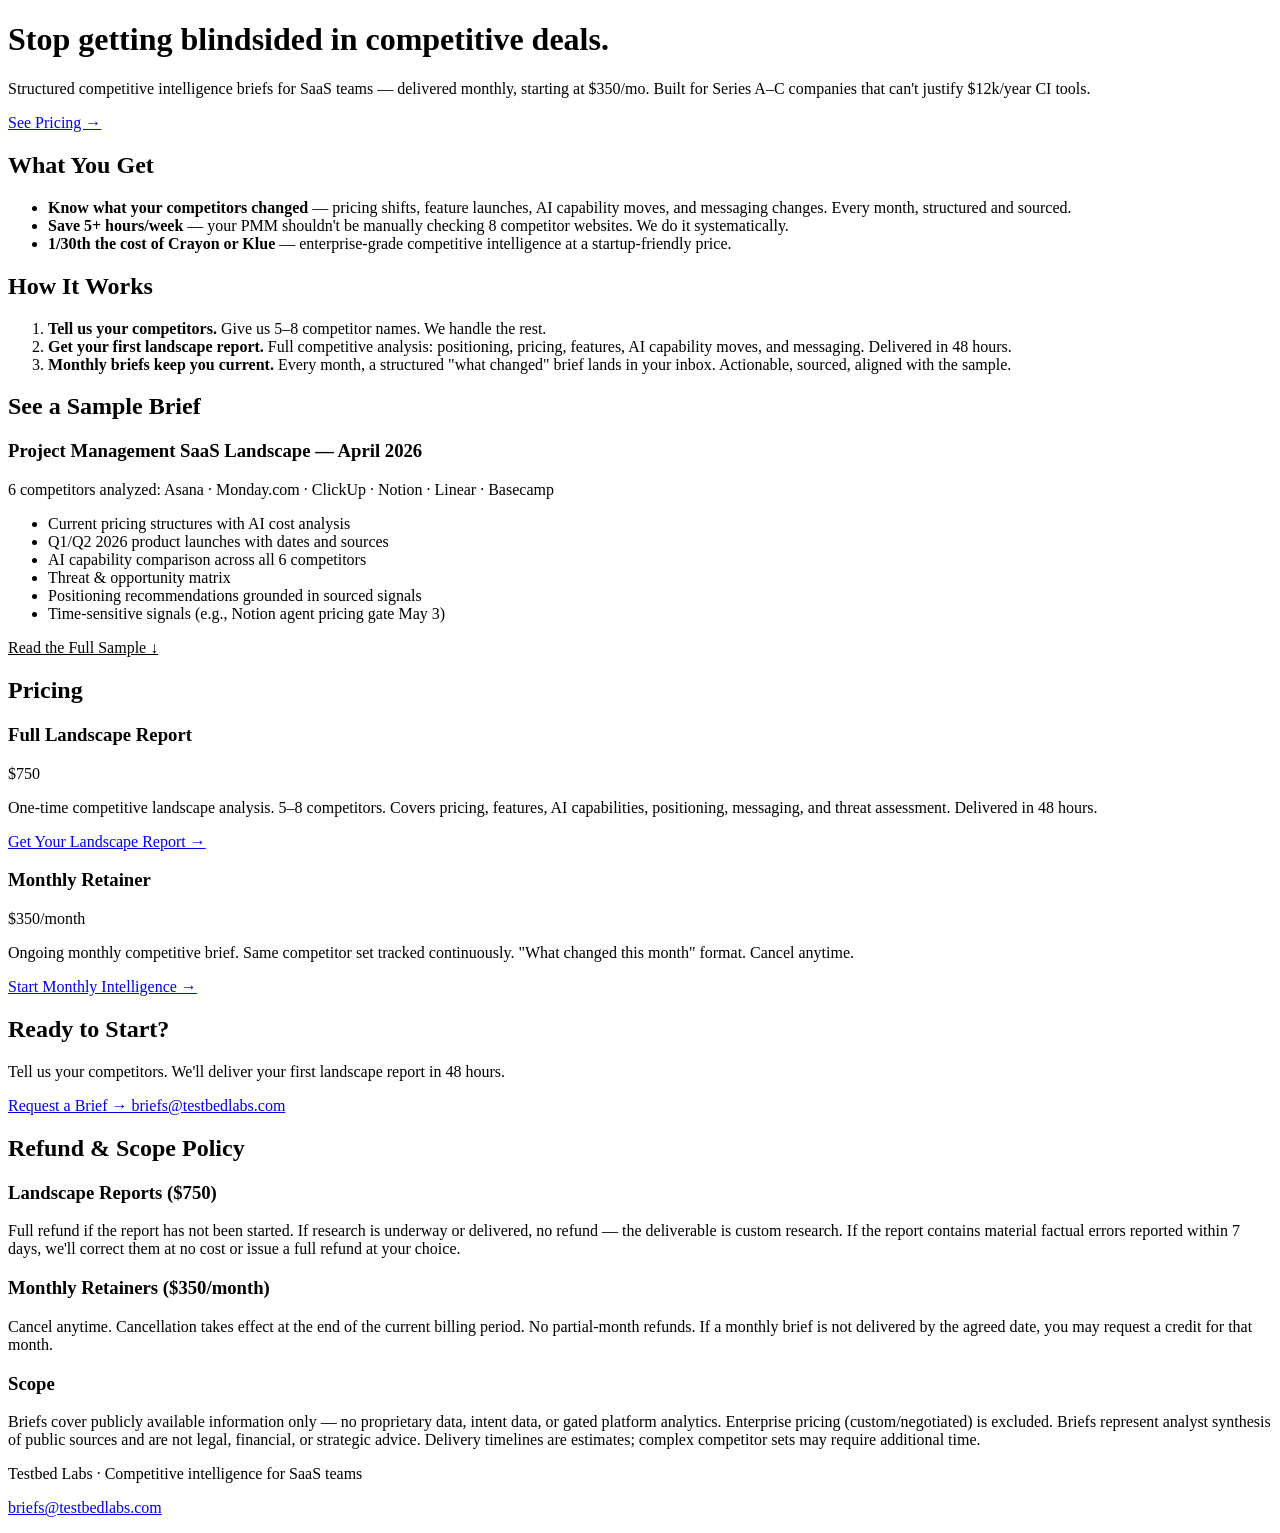
==== index.html @ 88d08a89 "Initial landing page" ====
<!DOCTYPE html>
<html lang="en">
<head>
  <meta charset="UTF-8">
  <meta name="viewport" content="width=device-width, initial-scale=1.0">
  <title>SaaS Competitive Intelligence Briefs — Testbed Labs</title>
  <meta name="description" content="Structured competitive intelligence briefs for SaaS teams. Pricing, features, AI moves, and positioning — delivered monthly, starting at $350/mo.">
  <link rel="stylesheet" href="style.css">
</head>
<body>

  <div class="container">

    <!-- Hero -->
    <div class="hero">
      <h1>Stop getting blindsided in competitive deals.</h1>
      <p class="sub">Structured competitive intelligence briefs for SaaS teams — delivered monthly, starting at $350/mo. Built for Series A–C companies that can't justify $12k/year CI tools.</p>
      <a href="#pricing" class="cta">See Pricing →</a>
    </div>

    <!-- Value -->
    <section>
      <h2>What You Get</h2>
      <ul class="value-list">
        <li><strong>Know what your competitors changed</strong> — pricing shifts, feature launches, AI capability moves, and messaging changes. Every month, structured and sourced.</li>
        <li><strong>Save 5+ hours/week</strong> — your PMM shouldn't be manually checking 8 competitor websites. We do it systematically.</li>
        <li><strong>1/30th the cost of Crayon or Klue</strong> — enterprise-grade competitive intelligence at a startup-friendly price.</li>
      </ul>
    </section>

    <!-- How It Works -->
    <section>
      <h2>How It Works</h2>
      <ol class="steps">
        <li><strong>Tell us your competitors.</strong> Give us 5–8 competitor names. We handle the rest.</li>
        <li><strong>Get your first landscape report.</strong> Full competitive analysis: positioning, pricing, features, AI capability moves, and messaging. Delivered in 48 hours.</li>
        <li><strong>Monthly briefs keep you current.</strong> Every month, a structured "what changed" brief lands in your inbox. Actionable, sourced, aligned with the sample.</li>
      </ol>
    </section>

    <!-- Sample -->
    <section>
      <h2>See a Sample Brief</h2>
      <div class="sample-box">
        <h3>Project Management SaaS Landscape — April 2026</h3>
        <p style="color: var(--muted); margin-bottom: 12px;">6 competitors analyzed: Asana · Monday.com · ClickUp · Notion · Linear · Basecamp</p>
        <ul>
          <li>Current pricing structures with AI cost analysis</li>
          <li>Q1/Q2 2026 product launches with dates and sources</li>
          <li>AI capability comparison across all 6 competitors</li>
          <li>Threat &amp; opportunity matrix</li>
          <li>Positioning recommendations grounded in sourced signals</li>
          <li>Time-sensitive signals (e.g., Notion agent pricing gate May 3)</li>
        </ul>
        <p style="margin-top: 16px;"><a href="#sample" class="cta" style="background: transparent; border: 1px solid var(--accent); color: var(--accent);">Read the Full Sample ↓</a></p>
      </div>
    </section>

    <!-- Pricing -->
    <section id="pricing">
      <h2>Pricing</h2>
      <div class="pricing-grid">
        <div class="price-card">
          <h3>Full Landscape Report</h3>
          <div class="amount">$750</div>
          <p>One-time competitive landscape analysis. 5–8 competitors. Covers pricing, features, AI capabilities, positioning, messaging, and threat assessment. Delivered in 48 hours.</p>
          <a href="[PAYMENT_LINK_PENDING_APPROVAL]" class="cta">Get Your Landscape Report →</a>
        </div>
        <div class="price-card">
          <h3>Monthly Retainer</h3>
          <div class="amount">$350<span>/month</span></div>
          <p>Ongoing monthly competitive brief. Same competitor set tracked continuously. "What changed this month" format. Cancel anytime.</p>
          <a href="[PAYMENT_LINK_PENDING_APPROVAL]" class="cta">Start Monthly Intelligence →</a>
        </div>
      </div>
    </section>

    <!-- Contact -->
    <section>
      <h2>Ready to Start?</h2>
      <p style="color: var(--muted); margin-bottom: 16px;">Tell us your competitors. We'll deliver your first landscape report in 48 hours.</p>
      <a href="mailto:briefs@testbedlabs.com?subject=CI%20Brief%20Request" class="cta">Request a Brief → briefs@testbedlabs.com</a>
    </section>

    <!-- Refund / Scope -->
    <section>
      <h2>Refund &amp; Scope Policy</h2>
      <div class="policy">
        <h3>Landscape Reports ($750)</h3>
        <p>Full refund if the report has not been started. If research is underway or delivered, no refund — the deliverable is custom research. If the report contains material factual errors reported within 7 days, we'll correct them at no cost or issue a full refund at your choice.</p>

        <h3>Monthly Retainers ($350/month)</h3>
        <p>Cancel anytime. Cancellation takes effect at the end of the current billing period. No partial-month refunds. If a monthly brief is not delivered by the agreed date, you may request a credit for that month.</p>

        <h3>Scope</h3>
        <p>Briefs cover publicly available information only — no proprietary data, intent data, or gated platform analytics. Enterprise pricing (custom/negotiated) is excluded. Briefs represent analyst synthesis of public sources and are not legal, financial, or strategic advice. Delivery timelines are estimates; complex competitor sets may require additional time.</p>
      </div>
    </section>

  </div>

  <!-- Footer -->
  <footer>
    <div class="container">
      <p>Testbed Labs · Competitive intelligence for SaaS teams</p>
      <p><a href="mailto:briefs@testbedlabs.com">briefs@testbedlabs.com</a></p>
    </div>
  </footer>

</body>
</html>
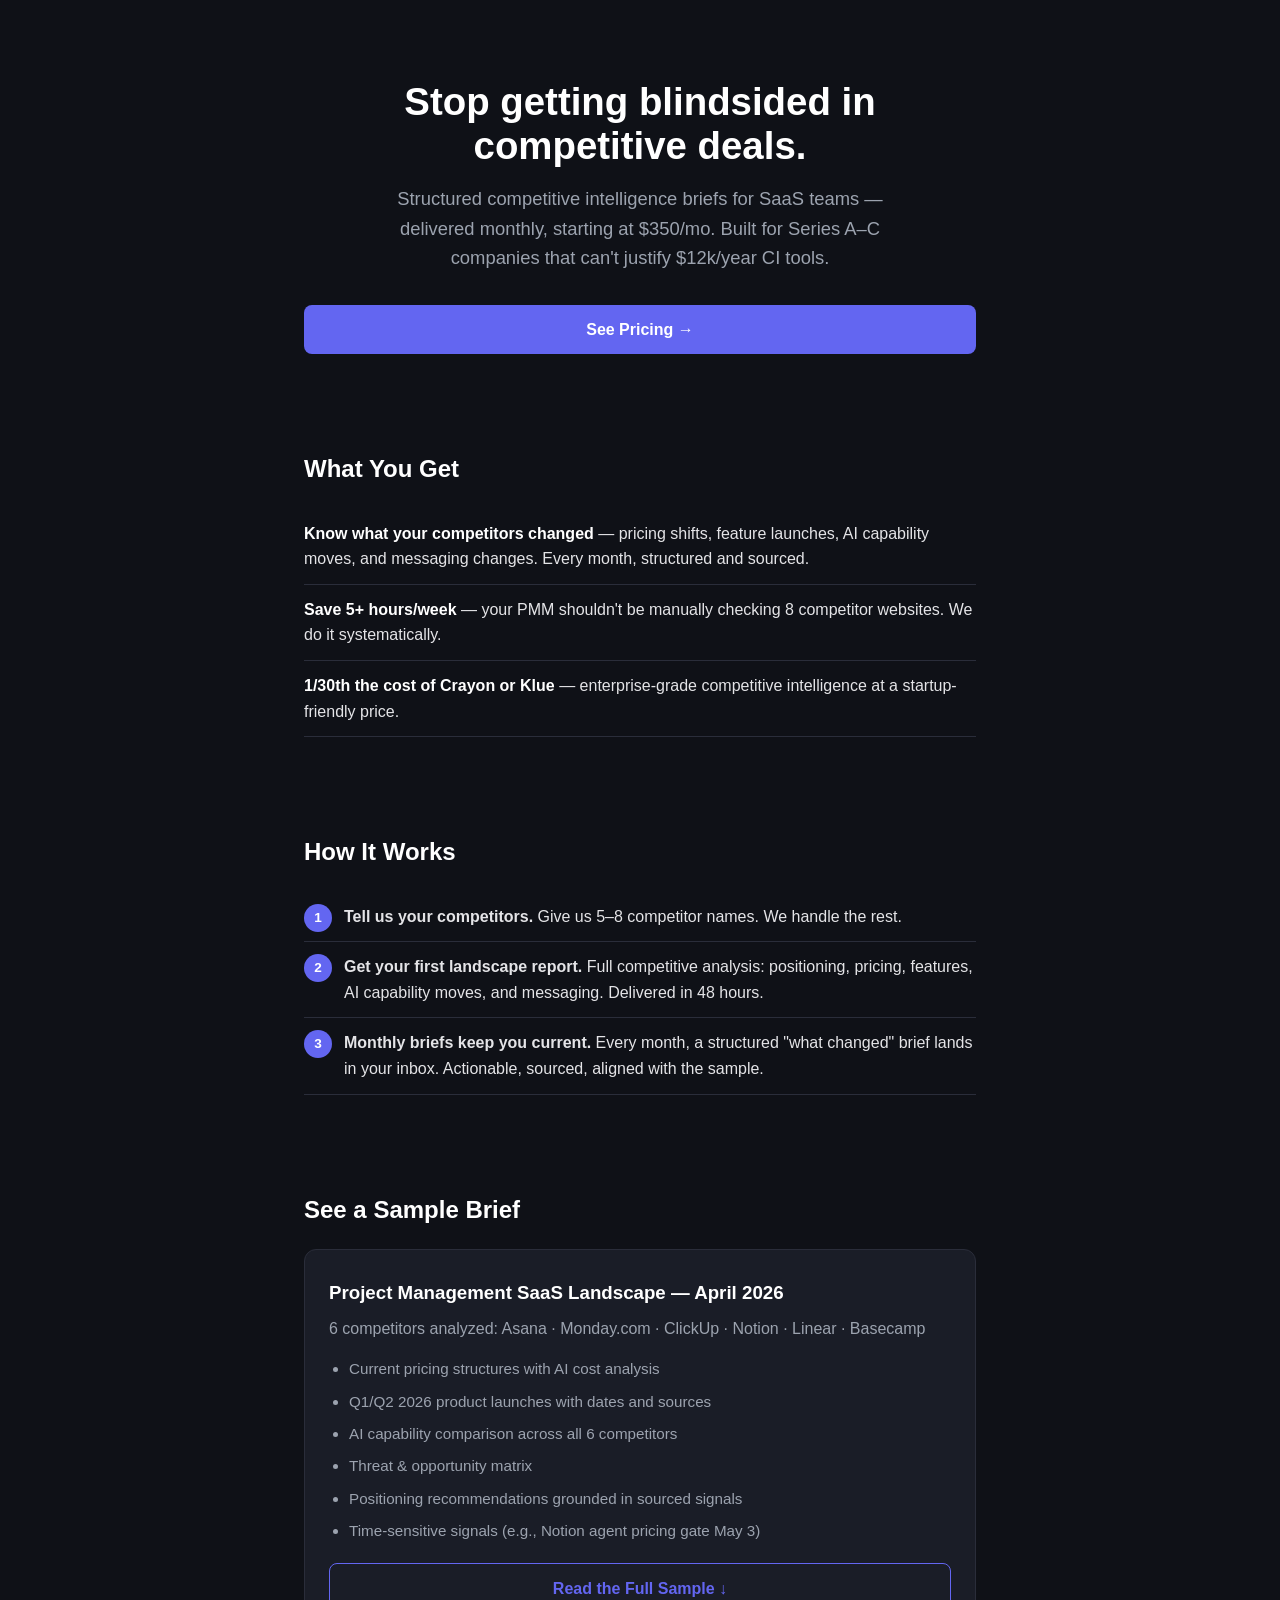
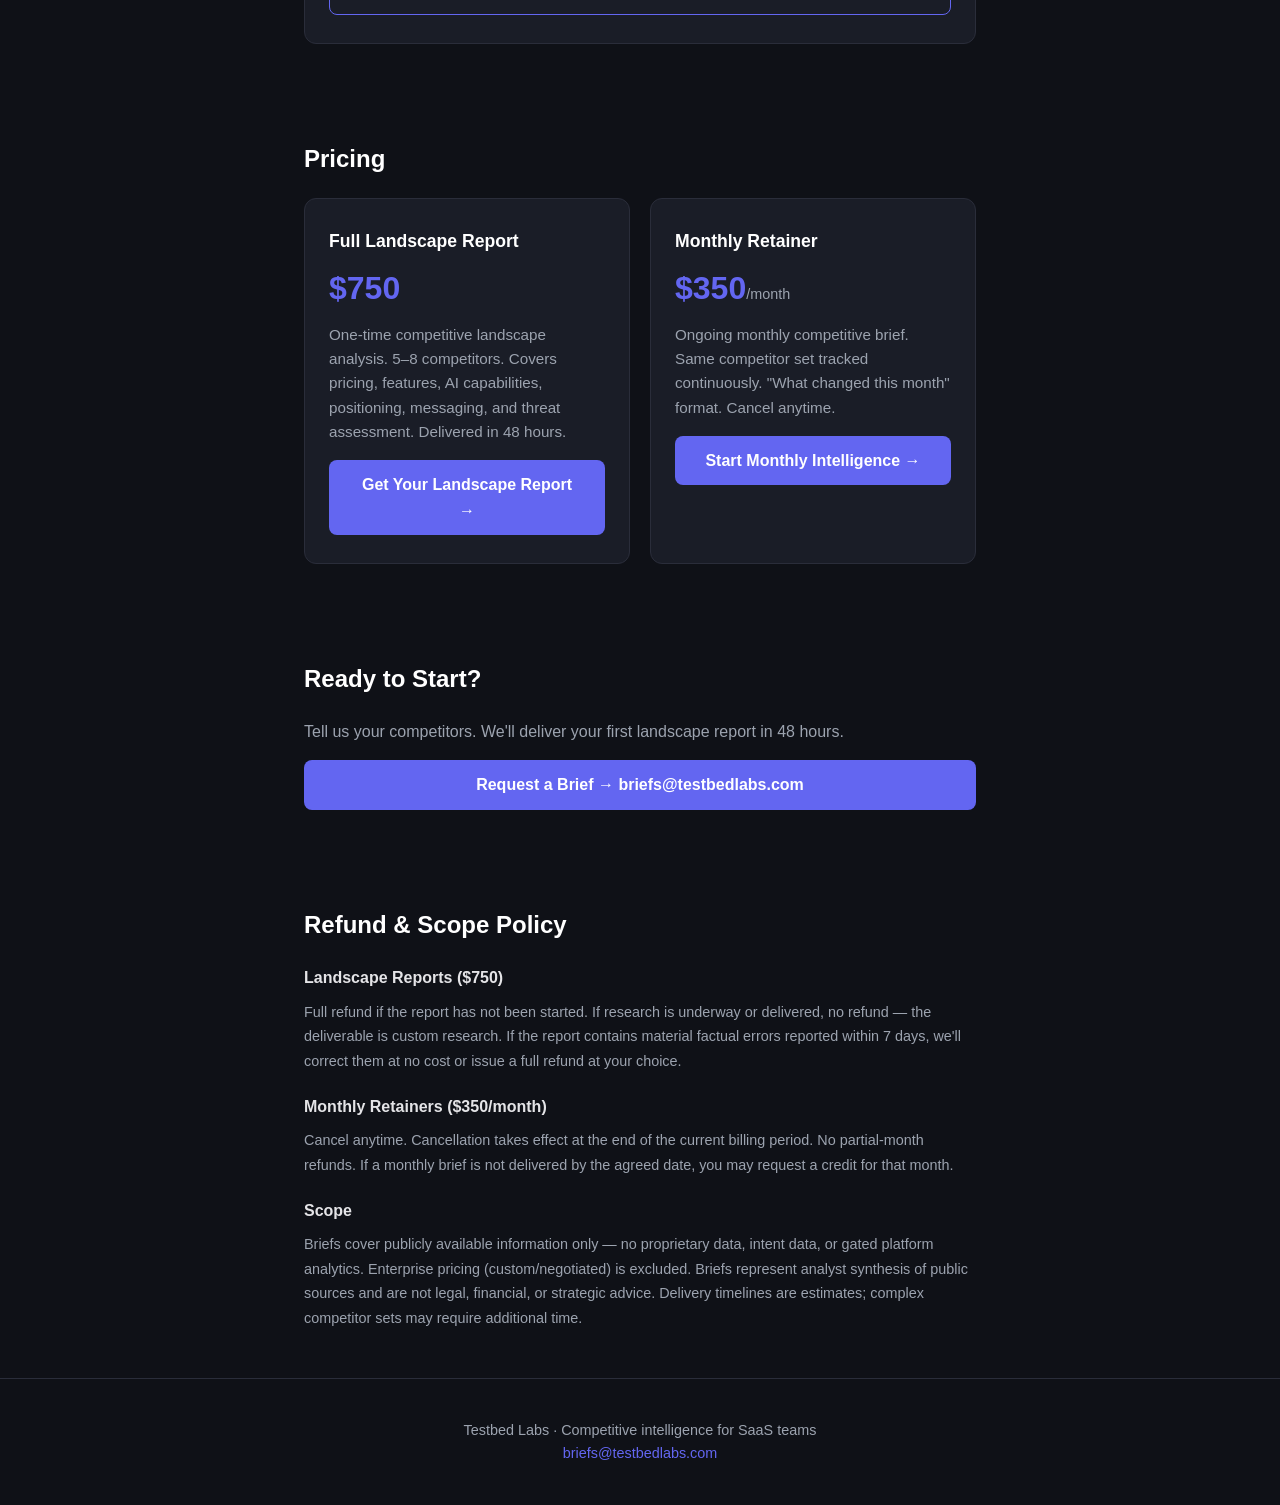
==== commit d6a0cd64: "Add $750 Stripe payment link to CTA" ====
--- a/index.html
+++ b/index.html
@@ -64,7 +64,7 @@
           <h3>Full Landscape Report</h3>
           <div class="amount">$750</div>
           <p>One-time competitive landscape analysis. 5–8 competitors. Covers pricing, features, AI capabilities, positioning, messaging, and threat assessment. Delivered in 48 hours.</p>
-          <a href="[PAYMENT_LINK_PENDING_APPROVAL]" class="cta">Get Your Landscape Report →</a>
+          <a href="https://buy.stripe.com/4gMeVd7HT4pz2YL03la7C00" class="cta">Get Your Landscape Report →</a>
         </div>
         <div class="price-card">
           <h3>Monthly Retainer</h3>
--- a/style.css
+++ b/style.css
@@ -0,0 +1,180 @@
+*, *::before, *::after { box-sizing: border-box; margin: 0; padding: 0; }
+
+:root {
+  --bg: #0f1117;
+  --surface: #1a1d27;
+  --border: #2a2d3a;
+  --text: #e4e4e7;
+  --muted: #9ca3af;
+  --accent: #6366f1;
+  --accent-hover: #818cf8;
+  --white: #ffffff;
+}
+
+body {
+  font-family: -apple-system, BlinkMacSystemFont, 'Segoe UI', Roboto, sans-serif;
+  background: var(--bg);
+  color: var(--text);
+  line-height: 1.6;
+  -webkit-font-smoothing: antialiased;
+}
+
+.container { max-width: 720px; margin: 0 auto; padding: 0 24px; }
+
+/* Hero */
+.hero {
+  padding: 80px 0 48px;
+  text-align: center;
+}
+.hero h1 {
+  font-size: 2.4rem;
+  font-weight: 700;
+  line-height: 1.15;
+  color: var(--white);
+  margin-bottom: 16px;
+}
+.hero .sub {
+  font-size: 1.15rem;
+  color: var(--muted);
+  max-width: 560px;
+  margin: 0 auto 32px;
+}
+
+/* Sections */
+section { padding: 48px 0; }
+section h2 {
+  font-size: 1.5rem;
+  font-weight: 600;
+  color: var(--white);
+  margin-bottom: 20px;
+}
+
+/* Value bullets */
+.value-list { list-style: none; }
+.value-list li {
+  padding: 12px 0;
+  border-bottom: 1px solid var(--border);
+  color: var(--text);
+}
+.value-list li strong { color: var(--white); }
+
+/* Pricing cards */
+.pricing-grid {
+  display: grid;
+  grid-template-columns: 1fr 1fr;
+  gap: 20px;
+  margin-top: 16px;
+}
+@media (max-width: 600px) {
+  .pricing-grid { grid-template-columns: 1fr; }
+  .hero h1 { font-size: 1.8rem; }
+}
+.price-card {
+  background: var(--surface);
+  border: 1px solid var(--border);
+  border-radius: 12px;
+  padding: 28px 24px;
+}
+.price-card h3 {
+  font-size: 1.1rem;
+  color: var(--white);
+  margin-bottom: 4px;
+}
+.price-card .amount {
+  font-size: 2rem;
+  font-weight: 700;
+  color: var(--accent);
+  margin: 8px 0;
+}
+.price-card .amount span {
+  font-size: 0.9rem;
+  font-weight: 400;
+  color: var(--muted);
+}
+.price-card p {
+  font-size: 0.95rem;
+  color: var(--muted);
+  margin-bottom: 16px;
+}
+
+/* CTA button */
+.cta {
+  display: inline-block;
+  background: var(--accent);
+  color: var(--white);
+  font-weight: 600;
+  font-size: 1rem;
+  padding: 12px 28px;
+  border-radius: 8px;
+  text-decoration: none;
+  transition: background 0.2s;
+  width: 100%;
+  text-align: center;
+}
+.cta:hover { background: var(--accent-hover); }
+
+/* Sample */
+.sample-box {
+  background: var(--surface);
+  border: 1px solid var(--border);
+  border-radius: 12px;
+  padding: 28px 24px;
+  margin-top: 16px;
+}
+.sample-box h3 {
+  color: var(--white);
+  margin-bottom: 8px;
+}
+.sample-box ul {
+  list-style: disc;
+  padding-left: 20px;
+  color: var(--muted);
+  font-size: 0.95rem;
+}
+.sample-box ul li { padding: 4px 0; }
+
+/* How it works */
+.steps { counter-reset: step; list-style: none; }
+.steps li {
+  padding: 12px 0 12px 40px;
+  position: relative;
+  border-bottom: 1px solid var(--border);
+}
+.steps li::before {
+  counter-increment: step;
+  content: counter(step);
+  position: absolute;
+  left: 0;
+  width: 28px;
+  height: 28px;
+  background: var(--accent);
+  color: var(--white);
+  border-radius: 50%;
+  text-align: center;
+  line-height: 28px;
+  font-size: 0.85rem;
+  font-weight: 600;
+}
+
+/* Policy */
+.policy {
+  font-size: 0.9rem;
+  color: var(--muted);
+  line-height: 1.7;
+}
+.policy h3 {
+  color: var(--text);
+  font-size: 1rem;
+  margin: 20px 0 8px;
+}
+.policy h3:first-child { margin-top: 0; }
+
+/* Footer */
+footer {
+  padding: 40px 0;
+  text-align: center;
+  font-size: 0.9rem;
+  color: var(--muted);
+  border-top: 1px solid var(--border);
+}
+footer a { color: var(--accent); text-decoration: none; }
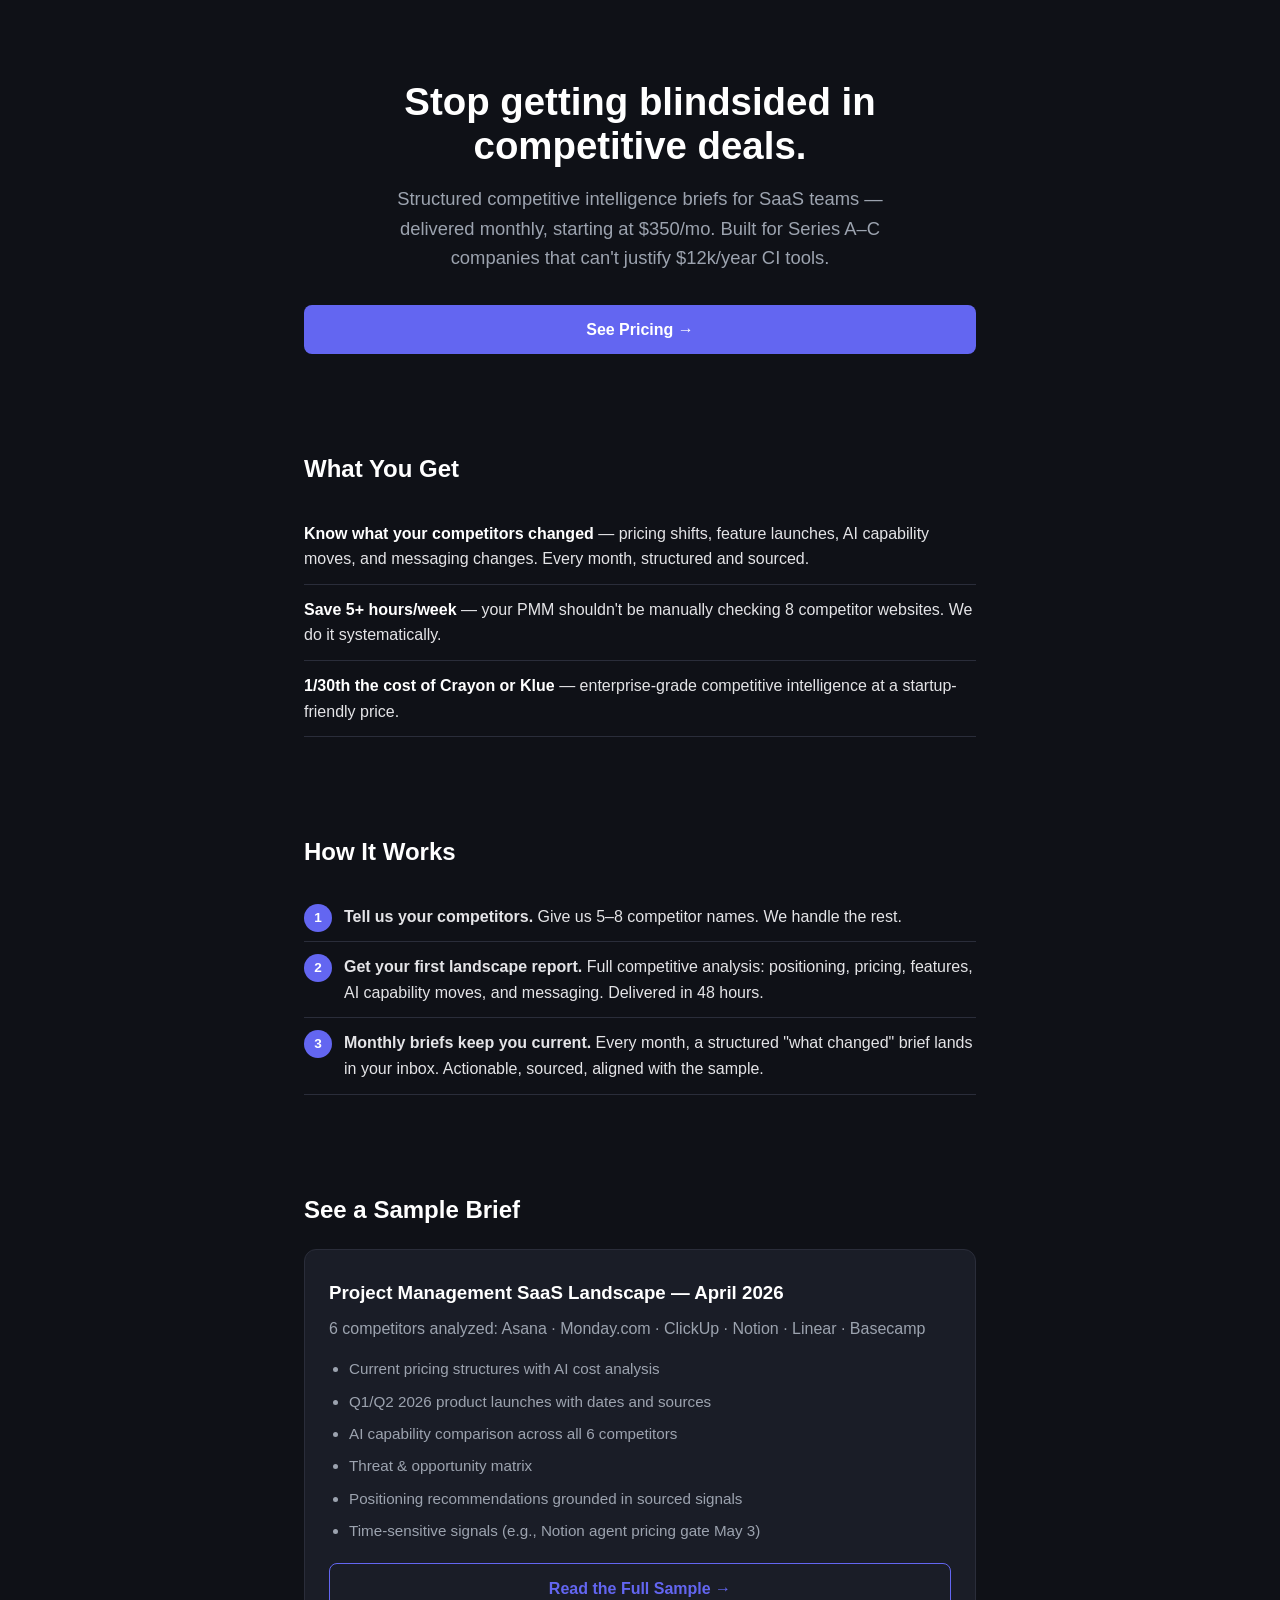
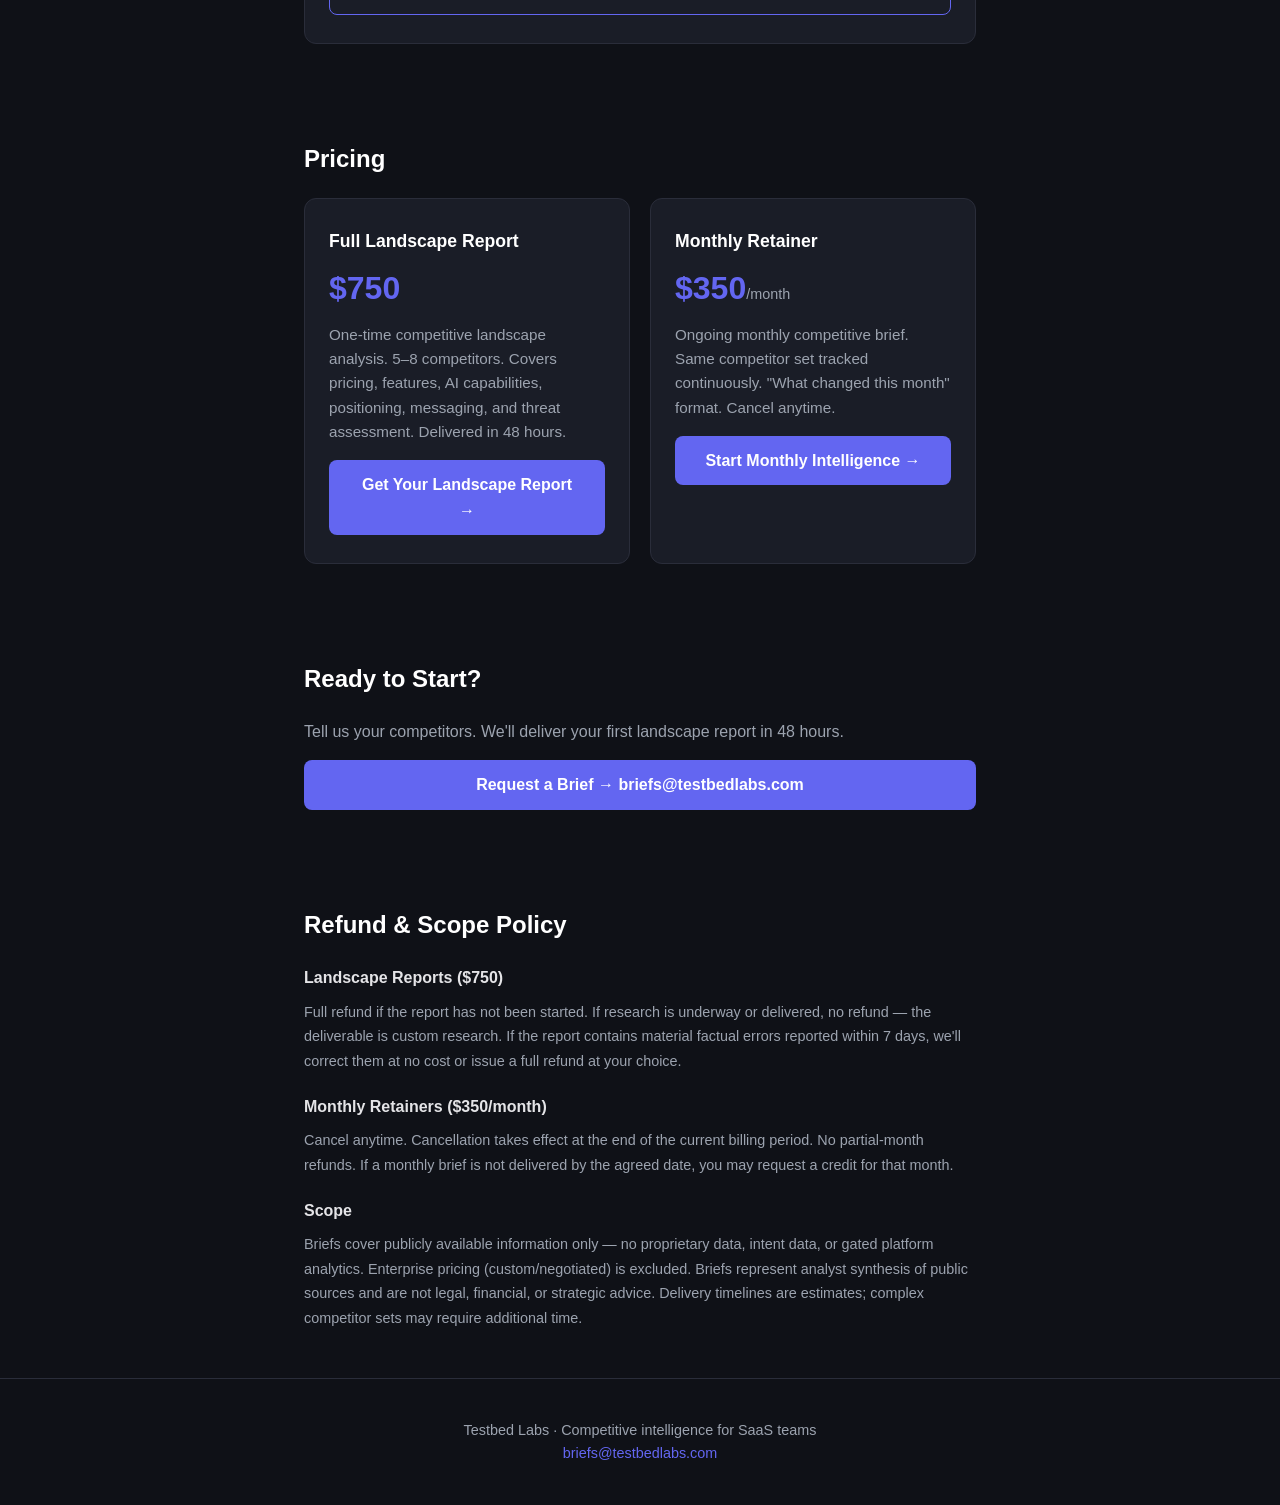
==== commit 6f3d7754: "Fix sample link to sample.html" ====
--- a/index.html
+++ b/index.html
@@ -52,7 +52,7 @@
           <li>Positioning recommendations grounded in sourced signals</li>
           <li>Time-sensitive signals (e.g., Notion agent pricing gate May 3)</li>
         </ul>
-        <p style="margin-top: 16px;"><a href="#sample" class="cta" style="background: transparent; border: 1px solid var(--accent); color: var(--accent);">Read the Full Sample ↓</a></p>
+        <p style="margin-top: 16px;"><a href="sample.html" class="cta" style="background: transparent; border: 1px solid var(--accent); color: var(--accent);">Read the Full Sample →</a></p>
       </div>
     </section>
 
